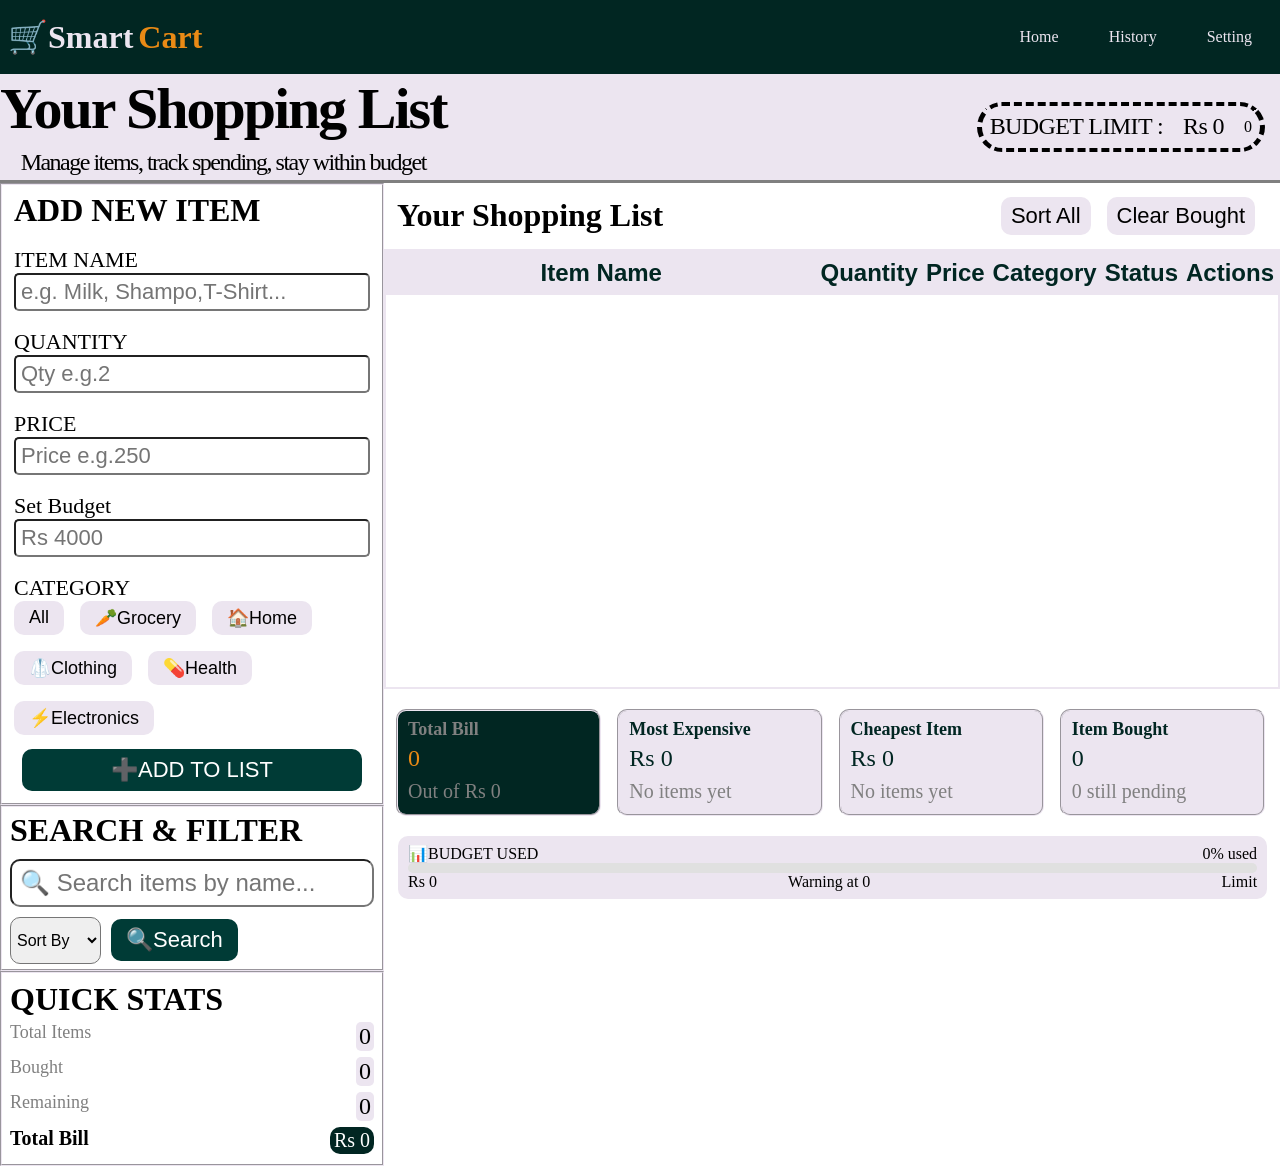
==== index.html @ d753ac34 "Initial commit - SmartCart grocery budget tracker" ====
<!DOCTYPE html>
<html lang="en">
<head>
    <meta charset="UTF-8">
    <meta name="viewport" content="width=device-width, initial-scale=1.0">
    <link rel="stylesheet" href="app.css">
    <title>ShoppingCart</title>
</head>
<body>
    <!-- NAVBAR SECTION -->
     <header>
    <div class="navbar">
            <div class="logo">
                <h2 >🛒Smart<span>Cart</span></h2>
            </div>
        <div class="navbar-list">
            <nav>
                <ul>
                    <li><a class="btn" href="#">Home</a></li>
                    <li><a class="btn" href="history.html">History</a></li>
                    <li><a class="btn" href="#">Setting</a></li>
                </ul>
            </nav>
        </div>
    </div>
     </header>
     <!-- HERO SECTION -->
      <section id="Hero">
        <div class="heading-container">
            <div class="heading-hero">
                <h1>Your Shopping List</h1>
                <p>Manage items, track spending, stay within budget</p>
            </div>
            <div class="heading-budget-limit">
                    <p class="budget-text">BUDGET LIMIT :</p>
                    <p id="budget-text" class="budget-amount">Rs 0</p>
                    <span id="budget-warning-percentage" class="budget-warning">0</span>
            </div>
        </div>
        
      </section>
      <!-- MAIN SECTION -->
      <main>
        <div class="main-container">
        <!-- LEFT PANEL -->
        <section class="left-section">
            <div class="left-panel">
            <div class="add-item">
                <h3>ADD NEW ITEM</h3>
                <div class="item-details">
                    <label for="item-name">ITEM NAME</label>
                    <input type="text" name="item" id="item-name" placeholder="e.g. Milk, Shampo,T-Shirt...">
                </div>
                <div class="item-details">
                    <label for="item-quantity">QUANTITY</label>
                    <input type="number" name="quantity" id="item-quantity" placeholder="Qty e.g.2">
                <div class="item-details">
                    <label for="item-price">PRICE</label>
                    <input type="number" name="price" id="item-price" placeholder="Price e.g.250">
                
                </div> 
                 <div class="item-details">
                    <label for="item-price">Set Budget</label>
                    <input type="number" name="budget" id="budget-limit" placeholder="Rs 4000">
                
                </div>                    
                    </div>
                <div class="item-details">
                        <p>CATEGORY </p>
                            <div class="category-button">
                                <button  value="all" class="btn btn-primary btn-category">All</button>
                                <button  value="grocery" class="btn btn-primary btn-category">🥕Grocery</button>
                                <button  value="home" class="btn btn-primary btn-category">🏠Home</button>
                                <button  value="clothing" class="btn btn-primary btn-category">🥼Clothing</button>
                                <button  value="health" class="btn btn-primary btn-category">💊Health</button>
                                <button  value="electronics" class="btn btn-primary btn-category">⚡Electronics</button>
                            </div>
                </div>
                <div class="button-container">
                    <button class="btn btn-secondary" id="addtolist">➕ADD TO LIST</button>
                </div>
            </div>
            
            <div class="search-item">
                <h3>SEARCH & FILTER</h3>
                <div class="search-filter-item">
                    <input type="text" name="searched" id="search-item-name" placeholder="🔍 Search items by name...">
                </div>
                <!-- DROP DOWN LIST -->
                <div class="search-item-list">
                    <select class="dropdown" name="sort" id="sort-dropdown">
                        <option disabled selected value="">Sort By</option>
                        <option value="name">Name</option>
                        <option value="price">Price</option>
                        <option value="category">Category</option>

                    </select>

                                        <div class="search-button">
                        <button id="search-item-btn" class="btn btn-secondary">🔍Search</button>
                    </div>    
                </div>
            </div>
            <div class="quick-stats">
                <h3>QUICK STATS</h3>
                    <p class="stat-row">
                        <span class="stat-key">Total Items</span>
                        <span id="total-text" class="stat-value">0</span>
                    </p>

                    <p class="stat-row">
                        <span class="stat-key">Bought</span>
                        <span id="bought-text" class="stat-value">0</span>
                    </p>

                    <p class="stat-row">
                        <span class="stat-key">Remaining</span>
                        <span id="remaining-text" class="stat-value">0</span>
                    </p>
                    <p class="stat-row">
                        <span class="bold-key">Total Bill</span>
                        <span id="total-bill-text" class="bold-stat">Rs 0</span>
                    </p>
            </div>
        </div>
        </section>
        
        <!-- RIGHT PANEL -->
         <section>
        <div class="right-panel">
            <div class="heading-right-panel">
                <div class="heading">
                    <h3>Your Shopping List</h3>
                </div>
                <div class="small-buttons">
                    <button class="btn btn-tertiary">Sort All</button>
                    <button class="btn btn-tertiary">Clear Bought</button>
                </div>
            </div>
            <div class="table-container">
                <table id="table-of-items">
                    <thead>
                        <tr>
                            <th>Item Name</th>
                            <th>Quantity</th>
                            <th>Price</th>
                            <th>Category</th>
                            <th>Status</th>
                            <th>Actions</th>
                        </tr>
                    </thead>
                    <tbody>
                           
                    </tbody>
                </table>
            </div>   
        
        <div class="summary-card">
            <div class="card card-1">
                <h3>Total Bill</h3>
                <p><span id="total-amount">0</span></p>
                <p>Out of Rs 0</p>

            </div>
          <div class="card card-2">
            <h3>Most Expensive</h3>
            <p><span id="most-expensive-price">Rs 0</span></p>
            <p id="most-expensive-name">No items yet</p>
        </div>
        <div class="card card-2">
            <h3>Cheapest Item</h3>
            <p><span id="cheapest-price">Rs 0</span></p>
            <p id="cheapest-name">No items yet</p>
        </div>
        <div class="card card-2">
            <h3>Item Bought</h3>
            <p><span id="bought-count-card">0</span></p>
            <p id="pending-count-card">0 still pending</p>
        </div>
        </div>
        <div class="progress-bar-div">
            <p class="bar-heading">
                <span>📊BUDGET USED</span>
                <span id="budget-used-text">0% used</span>
            </p>
            <div class="progress-track">
                <div class="progress-fill" id="progress-bar"></div>
            </div>
            <p class="bottom-bar">
                <span>Rs 0</span>
                <span>Warning at 0</span>
                <span>Limit</span>
            </p>
        </div>
    </div>
         </section>
    </div>
      </main>
      <script src="app.js"></script>
</body>
</html>
---- app.css ----
:root{
    --evergreen-primary: #012622ff;
    --evergreen-secondary: #003b36ff;
    --lavender-gray: #ece5f0ff;
    --amber-tertiary: #e98a15ff;
}
/* 

*/
*{
    margin: 0;
    padding: 0;
    box-sizing: border-box;
}
/* Navigation Bar */
header{
    width: auto;
    text-align: center;
    background: var(--evergreen-primary);
    min-height: 60px;
    padding: 18px 8px;
}
.navbar-list{
    padding: 10px 5px;
}
.navbar{
    background: var(--evergreen-primary);
    display: flex;
    justify-content: space-between;
    align-items: center;
}
.logo{

}
.navbar h2{
    color: var(--lavender-gray);
    font-size: 32px;

}
.navbar h2 span{
    color: var(--amber-tertiary);
    margin-left: 5px;
    font-size: 32px;
}
ul{
    display: flex;
    gap: 20px;
    list-style: none;
}
a{
    text-decoration: none;
    color: var(--lavender-gray);
}
a:hover{
    background-color:var(--lavender-gray);
    color: black;
    box-shadow: 1px 1px 1px 1px black;
}
.btn{
    font-size: 16px;
    padding: 6px 15px;
    border: none;
    cursor: pointer;
    border-radius:10px;
    text-align: center;
    transition: 0.3s;
}
.btn-secondary:hover{
    transform: scale(1.02);
    background-color:rgb(68, 70, 53);
    color:white;
}
.btn-primary{
    font-size: 18px;
    background-color: var(--lavender-gray);
    color: black; 
    transition: 0.5s;
}
.btn-primary:hover{
    transform: scale(1.1);
    background-color:var(--evergreen-primary);
    color: white;
}
/* Main Container */
.main-container{
    display: grid;
    grid-template-columns: 30% 70%;

}
.heading-container{
    width: auto;
    display: flex;
    align-items: center;
    justify-content: space-between;
    min-height: 80px;
    border-bottom: 3px solid gray;
    background-color: var(--lavender-gray);
}
.heading-hero h1{
    line-height: 1.2;
    font-size: 58px;
    letter-spacing: -2px;
    text-align: center;
}
.heading-hero{
    text-align: center;
}
.heading-hero p{
    line-height: 1.5;
    font-size: 24px;
    text-align: center;
    letter-spacing: -1.5px;
}
.heading-budget-limit{
    display: flex;
    justify-content: space-between;
    align-items: center;
    gap: 20px;
    border-style: dashed ;
    border-radius: 50px;
    border-width: 4px 5px;
    width: auto;
    min-height: 50px;
    margin: 8px 15px;
    padding: 5px 8px;
}
.heading-budget-limit p{
    font-size: 24px;
    line-height: 1.2;
    letter-spacing: -0.6px;
}
/* Left Panel */
.left-panel{
    width: 100%;
    height: auto;
}
.right-panel{
 width: 100%;
 height: auto;
}
.add-item{
    border: 2px groove var(--lavender-gray);
    display: flex;
    flex-direction: column;
    justify-content: center;
    align-items:normal;
    flex-wrap: wrap;
    padding: 6px 12px;
}
.add-item h3{
    font-size: 32px;
    line-height: 1.2;
    font-weight: 700;
}
.add-item label{
    font-size: 22px;
}
.add-item input{
    padding: 4px 5px;
    width: 100%;
    font-size: 22px;
    border-radius: 5px;
}
.add-item p{
    font-size: 22px;
}
.add-item .category-button{
    display: flex;
    flex-wrap: wrap;
    justify-content: normal;
    align-items: normal;
    gap: 16px;    
}
.item-details{
    display: flex;
    flex-direction: column;
    align-items: flex-start;
    margin-top: 18px;
    width: 100%;
}
.button-container{
    display: flex;
    justify-content: center;
    align-items: center;
    width: 100%;
    padding: 4px 8px;
    margin-top: 10px;
    margin-bottom: 2px;
}
.btn-secondary{
    width: 100%;
    padding: 8px 15px;
    font-size: 22px;
    color: white;
    background: var(--evergreen-secondary);
}

.search-item{
    display: flex;
    flex-direction: column;
    justify-content: center;
    align-items: normal;
    border: 2px groove var(--lavender-gray);
    padding: 5px 8px;
}
.search-filter-item{
    margin-top: 10px;
    margin-bottom: 10px;

}
.search-filter-item input{
    font-size: 24px;
    width: 100%;
    border-radius: 10px;
    padding: 8px 8px;
}
.search-item .search-item-list{
    display: flex;
    justify-content: normal;
    width: 100%;
    align-items: center;
    flex-wrap: wrap;
    gap: 10px;
}
.dropdown{
    border-radius:10px;
    font-size: 16px;
    padding: 13px 2px;
}
.search-item h3{
    font-size: 32px;
}
.quick-stats{
    display: flex;
    flex-direction: column;
    justify-content: center;
    align-items:flex-start;
    border: 2px groove var(--lavender-gray);
    padding: 8px 8px;

}
.stat-row{
    display: flex;
    width: 100%;
    justify-content: space-between;
    margin-top: 4px;
    margin-bottom: 2px;

}
.quick-stats h3{
    font-size: 32px;
}
.stat-row .stat-value{
    font-size: 24px;
    background-color: var(--lavender-gray);
    border-radius: 5px;
    padding: 1px 3px;
}
.stat-row .stat-key{
    font-size: 18px;
    color: gray;
}
.bold-key{
    font-weight: 900;
    font-size: 20px;
}
.stat-row .bold-stat{
    font-size: 20px;
    background-color: var(--evergreen-primary);
    color: white;
    padding: 2px 4px;
    border-radius: 10px;
}
/* Right Panel */
.heading-right-panel{
    display: flex;
    justify-content: space-between;
    align-items: center;
    min-height: 50px;
    margin: 6px 13px;
}
.heading-right-panel .heading h3{
    font-size: 32px;
}
.btn-tertiary{
    font-size: 22px;
    padding: 6px 10px;
    margin-top: 8px;
    margin-bottom: 8px;
    margin-right: 12px;
    transition: 0.3s;
    background-color: var(--lavender-gray);
}
.btn-tertiary:hover{
    transform: scale(1.09);
    background-color: var(--evergreen-secondary);
    color: white;
}
.table-container{
    width: 100%;
    height: 440px;
    border: 2px solid var(--lavender-gray);
}
table{
    border-collapse: collapse;
    font-family: 'Lucida Sans', 'Lucida Sans Regular', 'Lucida Grande', 'Lucida Sans Unicode', Geneva, Verdana, sans-serif;
    border-radius: 20px;
}
#table-of-items thead{
    border-radius: 20px;
}

table thead tr th{
    font-size: 24px;
    font-weight: 900;
    text-align: center;
    background-color: var(--lavender-gray);
    color: var(--evergreen-primary);
    width: 100%;
    padding: 8px 4px;
}
table tbody tr{
    text-align: center;
    border: 2px solid var(--lavender-gray);
    padding: 4px 2px;
}
.table-row td{
    font-size: 20px;
    text-align: justify;
    padding: 8px 2px;
    
}
tbody tr td{
    font-size: 22px;
    text-align: center;

}
tbody tr td span{
border-radius: 20px;
    background-color: black;
    color:white;

}
.btn-table{
    font-size: 18px;
    padding: 2px 8px;
    background-color: var(--amber-tertiary);
    color: black;
    margin: 1px 4px;
    cursor: pointer;
    transition: 0.3s all ease-in;
}
.btn-table:hover{
    transform: scale(1.05);
    background-color: var(--evergreen-secondary);
    color: aliceblue;
}
tbody tr .action-td{
    display: flex;
    justify-content: center;
    align-items: center;
    gap: 8px;
}
.summary-card{
    display: flex;
    justify-content: space-between;
    width: 97%;
    align-items: center;
    margin: 20px 12px;
    gap: 16px;
}
.card-1{
    background-color: var(--evergreen-primary);
}
.card-1 h3{
    line-height: 1.2;
    color: gray;
    font-size: 18px;
}
.card p{
    color: gray;
    font-size: 20px;
    line-height: 1.5;
}
.card-2 h3{
    line-height: 1.2;
    color: var(--evergreen-primary);
    font-size: 18px;
}
.card-2{
    background-color: var(--lavender-gray);
}
.card-2 span{
    color: var(--evergreen-primary);
    font-size: 24px;
    line-height: 1.5;
}
.card-1 span{
    color: var(--amber-tertiary);
    font-size: 24px;
    line-height: 1.5;
}
.card{
    border: 2px groove var(--lavender-gray);
    border-radius: 10px;
    min-height: 80px; 
    padding: 8px 10px;
    width: 50%;
    transition: 0.3s;
}
.card:hover{
    transform: scale(1.03);
}
.card h3{
     font-size: 18px;
}
.progress-bar-div{
    display: flex;
    flex-direction: column;
    width: 97%;
    justify-content: center;
    align-items: normal;
    background-color: var(--lavender-gray);
    margin: 20px 14px;
    padding: 8px 10px;
    border-radius: 10px;
}
.bar-heading{
    display: flex;
    justify-content: space-between;
    align-items: center;
    width: 100%;
}
.rangebar{
    width: 100%;
}
.bottom-bar{
    display: flex;
    justify-content: space-between;
    width: 100%;
    align-items: center;
}
.progress-track {
    width: 100%;
    background: #e0e0e0;
    border-radius: 10px;
    height: 10px;
}
.progress-fill {
    height: 10px;
    width: 0%;
    background: #e24b4a;
    border-radius: 10px;
    transition: width 0.3s ease;
}
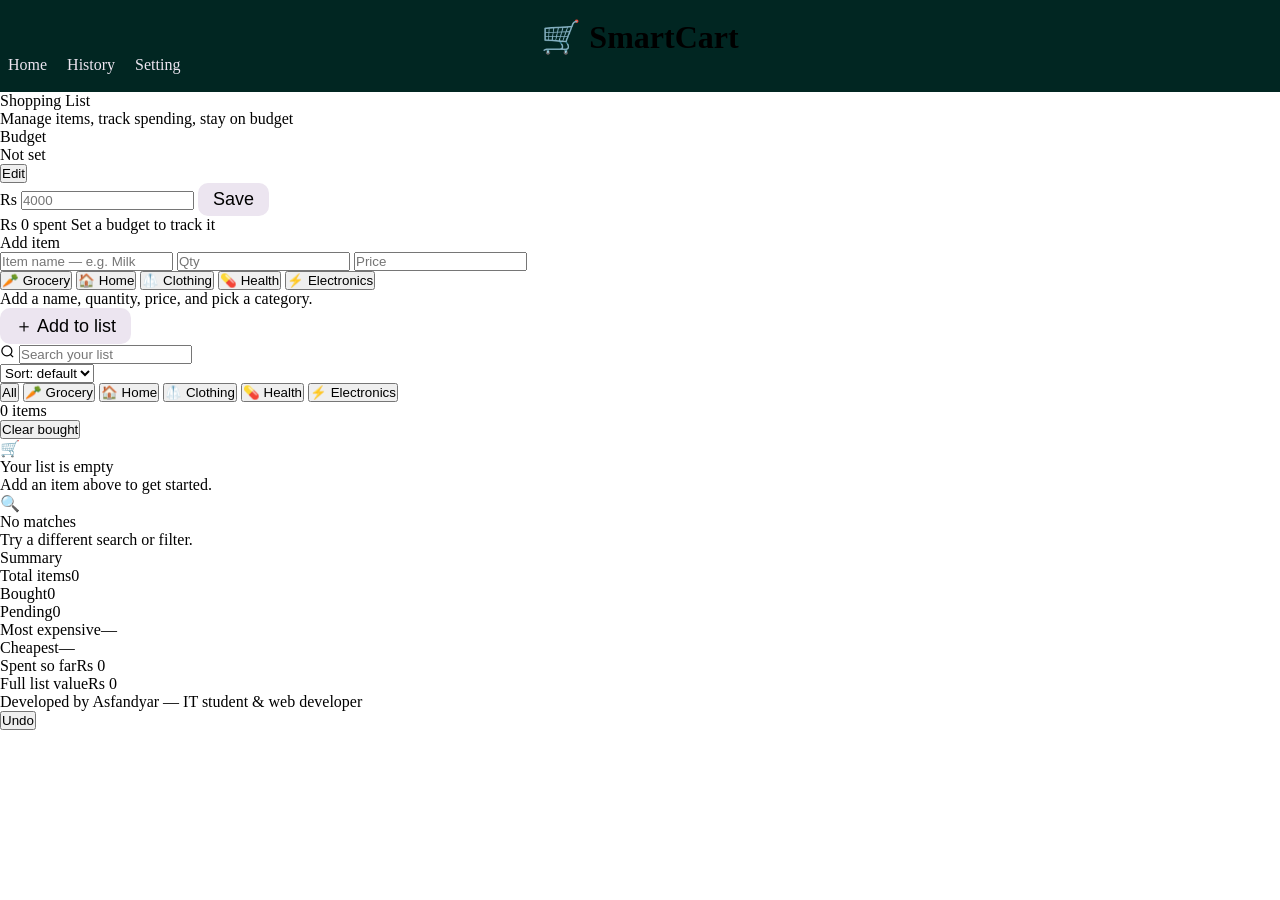
==== commit 96c58abd: "Refactor index.html for SmartCart application Updated the HTML structure and styles for the shopping" ====
--- a/index.html
+++ b/index.html
@@ -1,201 +1,168 @@
 <!DOCTYPE html>
 <html lang="en">
 <head>
-    <meta charset="UTF-8">
-    <meta name="viewport" content="width=device-width, initial-scale=1.0">
-    <link rel="stylesheet" href="app.css">
-    <title>ShoppingCart</title>
+<meta charset="UTF-8">
+<meta name="viewport" content="width=device-width, initial-scale=1.0">
+<title>SmartCart</title>
+<link rel="preconnect" href="https://fonts.googleapis.com">
+<link rel="preconnect" href="https://fonts.gstatic.com" crossorigin>
+<link href="https://fonts.googleapis.com/css2?family=Space+Mono:wght@400;700&family=Work+Sans:wght@400;500;600;700&display=swap" rel="stylesheet">
+<link rel="stylesheet" href="app.css">
 </head>
 <body>
-    <!-- NAVBAR SECTION -->
-     <header>
-    <div class="navbar">
-            <div class="logo">
-                <h2 >🛒Smart<span>Cart</span></h2>
-            </div>
-        <div class="navbar-list">
-            <nav>
-                <ul>
-                    <li><a class="btn" href="#">Home</a></li>
-                    <li><a class="btn" href="history.html">History</a></li>
-                    <li><a class="btn" href="#">Setting</a></li>
-                </ul>
-            </nav>
+
+<header class="topbar">
+  <div class="wrap topbar-row">
+    <h1 class="logo">🛒 Smart<span>Cart</span></h1>
+    <nav>
+      <ul>
+        <li><a class="navlink is-active" href="#">Home</a></li>
+        <li><a class="navlink" href="history.html">History</a></li>
+        <li><a class="navlink" href="#">Setting</a></li>
+      </ul>
+    </nav>
+  </div>
+</header>
+
+<main class="wrap">
+
+  <!-- RECEIPT CARD -->
+  <section class="receipt">
+
+    <div class="receipt-head">
+      <p class="receipt-title">Shopping List</p>
+      <p class="receipt-sub">Manage items, track spending, stay on budget</p>
+    </div>
+
+    <div class="tear"></div>
+
+    <!-- BUDGET -->
+    <div class="receipt-block">
+      <div class="budget-row">
+        <div>
+          <p class="line-label">Budget</p>
+          <p class="budget-figure" id="budgetFigure">Not set</p>
         </div>
+        <button class="link-btn" id="editBudgetBtn" type="button">Edit</button>
+      </div>
+
+      <form id="budgetForm" class="budget-form hidden">
+        <span class="input-prefix">Rs</span>
+        <input type="number" id="budgetInput" min="0" step="1" placeholder="4000" inputmode="decimal">
+        <button type="submit" class="btn btn-primary btn-sm">Save</button>
+      </form>
+
+      <div class="budget-track">
+        <div class="budget-fill" id="budgetFill"></div>
+      </div>
+      <div class="budget-caption">
+        <span id="spentLabel">Rs 0 spent</span>
+        <span id="budgetNote">Set a budget to track it</span>
+      </div>
     </div>
-     </header>
-     <!-- HERO SECTION -->
-      <section id="Hero">
-        <div class="heading-container">
-            <div class="heading-hero">
-                <h1>Your Shopping List</h1>
-                <p>Manage items, track spending, stay within budget</p>
-            </div>
-            <div class="heading-budget-limit">
-                    <p class="budget-text">BUDGET LIMIT :</p>
-                    <p id="budget-text" class="budget-amount">Rs 0</p>
-                    <span id="budget-warning-percentage" class="budget-warning">0</span>
-            </div>
+
+    <div class="tear"></div>
+
+    <!-- ADD ITEM -->
+    <div class="receipt-block">
+      <p class="line-label">Add item</p>
+      <form id="itemForm" class="item-form" novalidate>
+        <div class="item-form-row">
+          <input type="text" id="itemName" placeholder="Item name — e.g. Milk" maxlength="30" autocomplete="off">
+          <input type="number" id="itemQty" placeholder="Qty" min="1" step="1" inputmode="numeric">
+          <input type="number" id="itemPrice" placeholder="Price" min="0" step="0.01" inputmode="decimal">
         </div>
-        
-      </section>
-      <!-- MAIN SECTION -->
-      <main>
-        <div class="main-container">
-        <!-- LEFT PANEL -->
-        <section class="left-section">
-            <div class="left-panel">
-            <div class="add-item">
-                <h3>ADD NEW ITEM</h3>
-                <div class="item-details">
-                    <label for="item-name">ITEM NAME</label>
-                    <input type="text" name="item" id="item-name" placeholder="e.g. Milk, Shampo,T-Shirt...">
-                </div>
-                <div class="item-details">
-                    <label for="item-quantity">QUANTITY</label>
-                    <input type="number" name="quantity" id="item-quantity" placeholder="Qty e.g.2">
-                <div class="item-details">
-                    <label for="item-price">PRICE</label>
-                    <input type="number" name="price" id="item-price" placeholder="Price e.g.250">
-                
-                </div> 
-                 <div class="item-details">
-                    <label for="item-price">Set Budget</label>
-                    <input type="number" name="budget" id="budget-limit" placeholder="Rs 4000">
-                
-                </div>                    
-                    </div>
-                <div class="item-details">
-                        <p>CATEGORY </p>
-                            <div class="category-button">
-                                <button  value="all" class="btn btn-primary btn-category">All</button>
-                                <button  value="grocery" class="btn btn-primary btn-category">🥕Grocery</button>
-                                <button  value="home" class="btn btn-primary btn-category">🏠Home</button>
-                                <button  value="clothing" class="btn btn-primary btn-category">🥼Clothing</button>
-                                <button  value="health" class="btn btn-primary btn-category">💊Health</button>
-                                <button  value="electronics" class="btn btn-primary btn-category">⚡Electronics</button>
-                            </div>
-                </div>
-                <div class="button-container">
-                    <button class="btn btn-secondary" id="addtolist">➕ADD TO LIST</button>
-                </div>
-            </div>
-            
-            <div class="search-item">
-                <h3>SEARCH & FILTER</h3>
-                <div class="search-filter-item">
-                    <input type="text" name="searched" id="search-item-name" placeholder="🔍 Search items by name...">
-                </div>
-                <!-- DROP DOWN LIST -->
-                <div class="search-item-list">
-                    <select class="dropdown" name="sort" id="sort-dropdown">
-                        <option disabled selected value="">Sort By</option>
-                        <option value="name">Name</option>
-                        <option value="price">Price</option>
-                        <option value="category">Category</option>
 
-                    </select>
+        <div class="chip-row" id="categoryChips">
+          <button type="button" class="chip" data-cat="grocery">🥕 Grocery</button>
+          <button type="button" class="chip" data-cat="home">🏠 Home</button>
+          <button type="button" class="chip" data-cat="clothing">🥼 Clothing</button>
+          <button type="button" class="chip" data-cat="health">💊 Health</button>
+          <button type="button" class="chip" data-cat="electronics">⚡ Electronics</button>
+        </div>
 
-                                        <div class="search-button">
-                        <button id="search-item-btn" class="btn btn-secondary">🔍Search</button>
-                    </div>    
-                </div>
-            </div>
-            <div class="quick-stats">
-                <h3>QUICK STATS</h3>
-                    <p class="stat-row">
-                        <span class="stat-key">Total Items</span>
-                        <span id="total-text" class="stat-value">0</span>
-                    </p>
+        <p class="form-error hidden" id="formError">Add a name, quantity, price, and pick a category.</p>
+        <button type="submit" class="btn btn-primary btn-block">＋ Add to list</button>
+      </form>
+    </div>
 
-                    <p class="stat-row">
-                        <span class="stat-key">Bought</span>
-                        <span id="bought-text" class="stat-value">0</span>
-                    </p>
+    <div class="tear"></div>
 
-                    <p class="stat-row">
-                        <span class="stat-key">Remaining</span>
-                        <span id="remaining-text" class="stat-value">0</span>
-                    </p>
-                    <p class="stat-row">
-                        <span class="bold-key">Total Bill</span>
-                        <span id="total-bill-text" class="bold-stat">Rs 0</span>
-                    </p>
-            </div>
-        </div>
-        </section>
-        
-        <!-- RIGHT PANEL -->
-         <section>
-        <div class="right-panel">
-            <div class="heading-right-panel">
-                <div class="heading">
-                    <h3>Your Shopping List</h3>
-                </div>
-                <div class="small-buttons">
-                    <button class="btn btn-tertiary">Sort All</button>
-                    <button class="btn btn-tertiary">Clear Bought</button>
-                </div>
-            </div>
-            <div class="table-container">
-                <table id="table-of-items">
-                    <thead>
-                        <tr>
-                            <th>Item Name</th>
-                            <th>Quantity</th>
-                            <th>Price</th>
-                            <th>Category</th>
-                            <th>Status</th>
-                            <th>Actions</th>
-                        </tr>
-                    </thead>
-                    <tbody>
-                           
-                    </tbody>
-                </table>
-            </div>   
-        
-        <div class="summary-card">
-            <div class="card card-1">
-                <h3>Total Bill</h3>
-                <p><span id="total-amount">0</span></p>
-                <p>Out of Rs 0</p>
+    <!-- SEARCH / FILTER / SORT -->
+    <div class="receipt-block controls-block">
+      <div class="search-wrap">
+        <svg width="15" height="15" viewBox="0 0 24 24" fill="none" stroke="currentColor" stroke-width="2"><circle cx="11" cy="11" r="8"/><path d="m21 21-4.3-4.3"/></svg>
+        <input type="search" id="searchInput" placeholder="Search your list">
+      </div>
+      <select id="sortSelect" aria-label="Sort items">
+        <option value="none">Sort: default</option>
+        <option value="name">Name</option>
+        <option value="price">Price</option>
+        <option value="category">Category</option>
+      </select>
+      <div class="chip-row" id="filterChips">
+        <button type="button" class="chip filter-chip is-active" data-filter="all">All</button>
+        <button type="button" class="chip filter-chip" data-filter="grocery">🥕 Grocery</button>
+        <button type="button" class="chip filter-chip" data-filter="home">🏠 Home</button>
+        <button type="button" class="chip filter-chip" data-filter="clothing">🥼 Clothing</button>
+        <button type="button" class="chip filter-chip" data-filter="health">💊 Health</button>
+        <button type="button" class="chip filter-chip" data-filter="electronics">⚡ Electronics</button>
+      </div>
+    </div>
 
-            </div>
-          <div class="card card-2">
-            <h3>Most Expensive</h3>
-            <p><span id="most-expensive-price">Rs 0</span></p>
-            <p id="most-expensive-name">No items yet</p>
-        </div>
-        <div class="card card-2">
-            <h3>Cheapest Item</h3>
-            <p><span id="cheapest-price">Rs 0</span></p>
-            <p id="cheapest-name">No items yet</p>
-        </div>
-        <div class="card card-2">
-            <h3>Item Bought</h3>
-            <p><span id="bought-count-card">0</span></p>
-            <p id="pending-count-card">0 still pending</p>
-        </div>
-        </div>
-        <div class="progress-bar-div">
-            <p class="bar-heading">
-                <span>📊BUDGET USED</span>
-                <span id="budget-used-text">0% used</span>
-            </p>
-            <div class="progress-track">
-                <div class="progress-fill" id="progress-bar"></div>
-            </div>
-            <p class="bottom-bar">
-                <span>Rs 0</span>
-                <span>Warning at 0</span>
-                <span>Limit</span>
-            </p>
-        </div>
+    <div class="tear"></div>
+
+    <!-- ITEM LIST -->
+    <div class="receipt-block">
+      <div class="list-head">
+        <p class="line-label" id="listCount">0 items</p>
+        <button class="link-btn" id="clearBoughtBtn" type="button">Clear bought</button>
+      </div>
+
+      <ul class="item-list" id="itemList" hidden></ul>
+
+      <div class="empty-state" id="emptyState">
+        <p class="empty-glyph">🛒</p>
+        <p class="empty-title">Your list is empty</p>
+        <p class="empty-sub">Add an item above to get started.</p>
+      </div>
+
+      <div class="empty-state hidden" id="noResults">
+        <p class="empty-glyph">🔍</p>
+        <p class="empty-title">No matches</p>
+        <p class="empty-sub">Try a different search or filter.</p>
+      </div>
     </div>
-         </section>
+
+    <div class="tear"></div>
+
+    <!-- SUMMARY -->
+    <div class="receipt-block summary-block">
+      <p class="line-label">Summary</p>
+      <div class="summary-line"><span>Total items</span><span id="statTotal">0</span></div>
+      <div class="summary-line"><span>Bought</span><span id="statBought">0</span></div>
+      <div class="summary-line"><span>Pending</span><span id="statPending">0</span></div>
+      <div class="summary-line"><span>Most expensive</span><span id="statMostExpensive">—</span></div>
+      <div class="summary-line"><span>Cheapest</span><span id="statCheapest">—</span></div>
+      <div class="summary-line summary-total"><span>Spent so far</span><span id="statSpent">Rs 0</span></div>
+      <div class="summary-line"><span>Full list value</span><span id="statEstimate">Rs 0</span></div>
     </div>
-      </main>
-      <script src="app.js"></script>
+
+    <div class="perforation" aria-hidden="true"></div>
+  </section>
+
+</main>
+
+<footer class="site-footer">
+  <p>Developed by <span class="brand-accent">Asfandyar</span> — IT student &amp; web developer</p>
+</footer>
+
+<!-- TOAST -->
+<div class="toast hidden" id="toast" role="status" aria-live="polite">
+  <span id="toastMsg"></span>
+  <button id="toastUndo" class="toast-undo hidden" type="button">Undo</button>
+</div>
+
+<script src="app.js"></script>
 </body>
-</html>+</html>
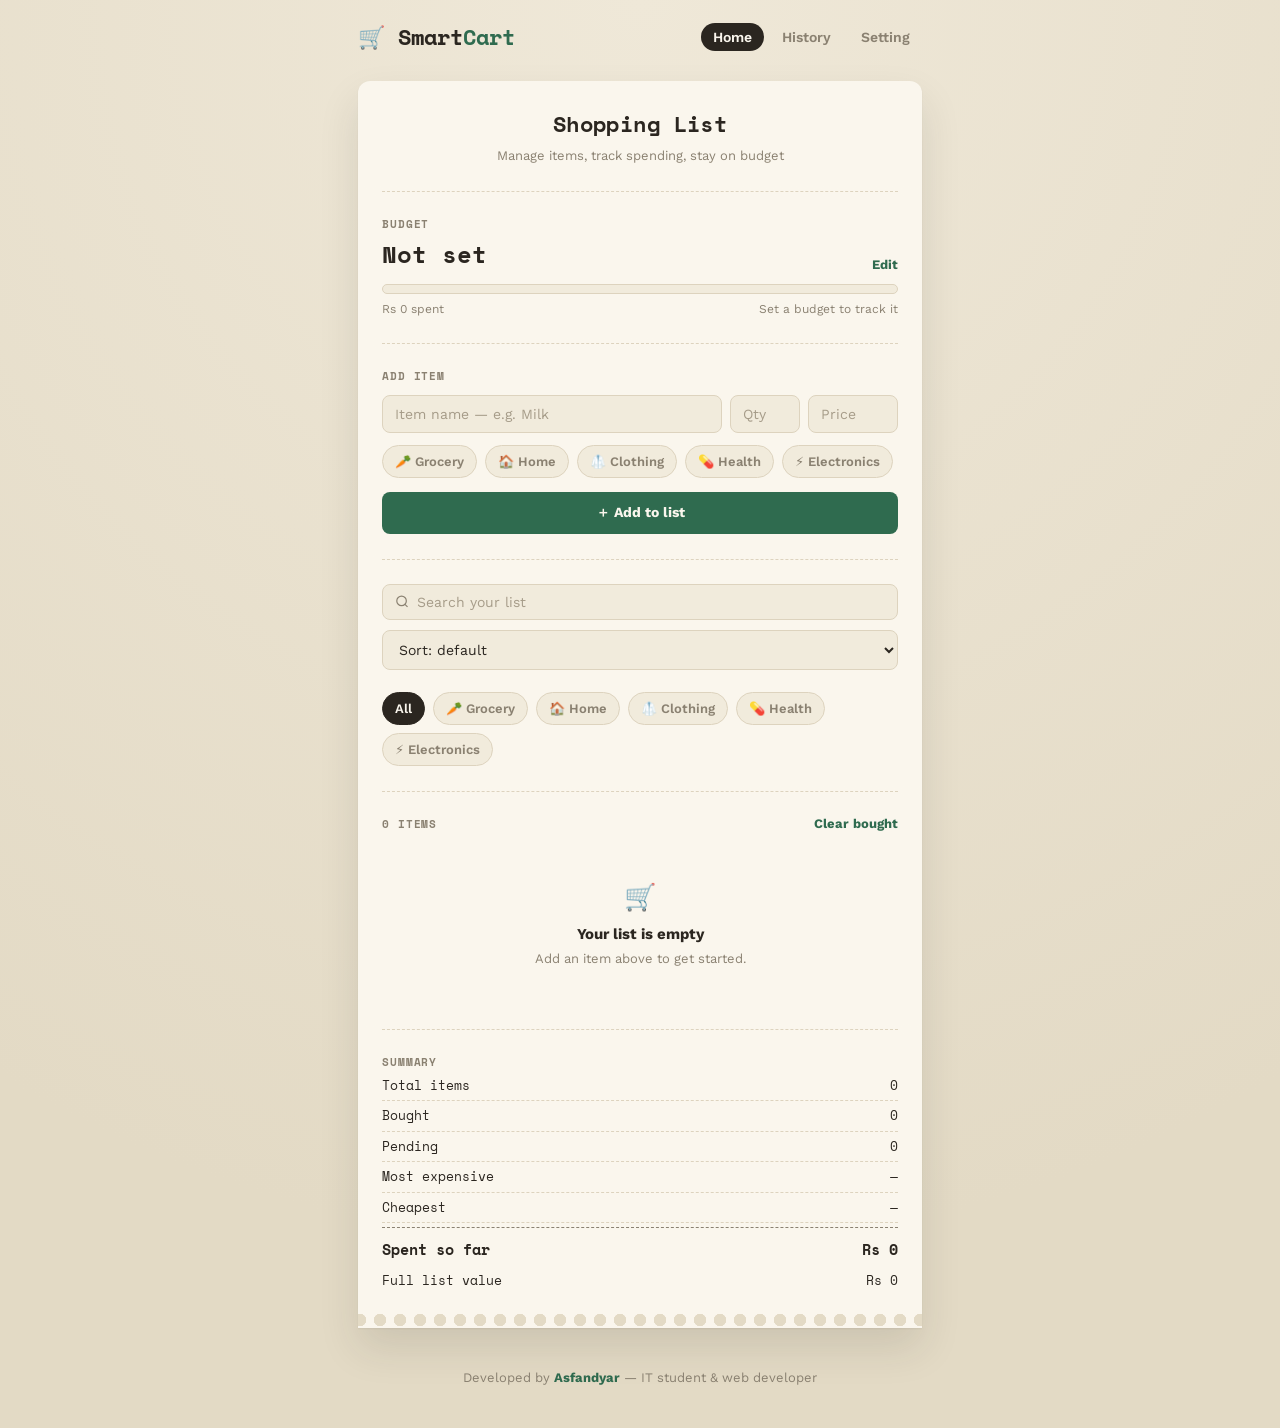
==== commit e0e97684: "Update settings link in navigation menu" ====
--- a/index.html
+++ b/index.html
@@ -4,6 +4,12 @@
 <meta charset="UTF-8">
 <meta name="viewport" content="width=device-width, initial-scale=1.0">
 <title>SmartCart</title>
+<script>
+  try {
+    var s = JSON.parse(localStorage.getItem("smartcart:settings"));
+    if (s && s.theme === "dark") document.documentElement.setAttribute("data-theme", "dark");
+  } catch (e) {}
+</script>
 <link rel="preconnect" href="https://fonts.googleapis.com">
 <link rel="preconnect" href="https://fonts.gstatic.com" crossorigin>
 <link href="https://fonts.googleapis.com/css2?family=Space+Mono:wght@400;700&family=Work+Sans:wght@400;500;600;700&display=swap" rel="stylesheet">
@@ -18,7 +24,7 @@
       <ul>
         <li><a class="navlink is-active" href="#">Home</a></li>
         <li><a class="navlink" href="history.html">History</a></li>
-        <li><a class="navlink" href="#">Setting</a></li>
+        <li><a class="navlink" href="settings.html">Setting</a></li>
       </ul>
     </nav>
   </div>
--- a/app.css
+++ b/app.css
@@ -1,455 +1,356 @@
+/*
+  ---------- DESIGN TOKENS ----------
+  Subject: a shopping list is fundamentally an itemized receipt —
+  so the UI is built as a paper receipt: cream stock, perforated
+  tear lines between sections, monospace numerals for money.
+
+  Type: Space Mono (prices, totals, logo — receipt-printer feel)
+        Work Sans (labels, body, inputs)
+  Color:
+    --paper        #FAF6ED   cream stock
+    --paper-2      #F1EBDC   inset paper (inputs, track backgrounds)
+    --ink          #2B2620   receipt ink
+    --ink-muted    #8A8171
+    --line         #DDD3BE   perforation / rule color
+    --green        #2F6B4F   primary action / bought state
+    --amber        #D98324   warning / edit
+    --red          #C1443C   over-budget / remove
+*/
+
 :root{
-    --evergreen-primary: #012622ff;
-    --evergreen-secondary: #003b36ff;
-    --lavender-gray: #ece5f0ff;
-    --amber-tertiary: #e98a15ff;
-}
-/* 
-
-*/
-*{
-    margin: 0;
-    padding: 0;
-    box-sizing: border-box;
-}
-/* Navigation Bar */
-header{
-    width: auto;
-    text-align: center;
-    background: var(--evergreen-primary);
-    min-height: 60px;
-    padding: 18px 8px;
-}
-.navbar-list{
-    padding: 10px 5px;
-}
-.navbar{
-    background: var(--evergreen-primary);
-    display: flex;
-    justify-content: space-between;
-    align-items: center;
-}
-.logo{
-
-}
-.navbar h2{
-    color: var(--lavender-gray);
-    font-size: 32px;
-
-}
-.navbar h2 span{
-    color: var(--amber-tertiary);
-    margin-left: 5px;
-    font-size: 32px;
-}
-ul{
-    display: flex;
-    gap: 20px;
-    list-style: none;
-}
-a{
-    text-decoration: none;
-    color: var(--lavender-gray);
-}
-a:hover{
-    background-color:var(--lavender-gray);
-    color: black;
-    box-shadow: 1px 1px 1px 1px black;
-}
+  --paper:#FAF6ED;
+  --paper-2:#F1EBDC;
+  --ink:#2B2620;
+  --ink-muted:#8A8171;
+  --line:#DDD3BE;
+  --green:#2F6B4F;
+  --green-tint:#E4EFE9;
+  --amber:#D98324;
+  --amber-tint:#FBEBD8;
+  --red:#C1443C;
+  --red-tint:#F7E3E1;
+  --radius:12px;
+  --mono:'Space Mono', ui-monospace, monospace;
+  --sans:'Work Sans', system-ui, sans-serif;
+}
+
+[data-theme="dark"]{
+  --paper:#1C1914;
+  --paper-2:#26221B;
+  --ink:#F0E9DA;
+  --ink-muted:#9C9280;
+  --line:#3A342A;
+  --green-tint:#1E332A;
+  --amber-tint:#3A2E1A;
+  --red-tint:#3A211E;
+}
+
+[data-theme="dark"] body{ background:#0E0D0B; background-image: radial-gradient(circle at 50% 0%, #17150F, #0E0D0B 80%); }
+
+*{ margin:0; padding:0; box-sizing:border-box; }
+
+body{
+  background: #E9E2D0;
+  background-image: radial-gradient(circle at 50% 0%, #EFE8D8, #E3DAC5 80%);
+  color: var(--ink);
+  font-family: var(--sans);
+  line-height:1.5;
+  min-height:100vh;
+}
+
+.wrap{ max-width:600px; margin:0 auto; padding:0 18px; }
+.hidden{ display:none !important; }
+button{ font-family:inherit; }
+
+/* ---------- TOPBAR ---------- */
+.topbar{ padding:20px 0 8px; }
+.topbar-row{ display:flex; align-items:center; justify-content:space-between; flex-wrap:wrap; gap:10px; }
+.logo{ font-family: var(--mono); font-size:22px; font-weight:700; }
+.logo span{ color: var(--green); }
+nav ul{ display:flex; gap:6px; list-style:none; }
+.navlink{
+  text-decoration:none; color: var(--ink-muted); font-weight:600; font-size:14px;
+  padding:6px 12px; border-radius:999px;
+}
+.navlink.is-active{ background: var(--ink); color: var(--paper); }
+.navlink:hover:not(.is-active){ background: rgba(0,0,0,0.06); }
+
+/* ---------- RECEIPT ---------- */
+.receipt{
+  background: var(--paper);
+  margin:20px 0 40px;
+  border-radius: var(--radius) var(--radius) 0 0;
+  box-shadow: 0 1px 2px rgba(43,38,32,0.06), 0 20px 40px rgba(43,38,32,0.12);
+  position:relative;
+}
+
+.receipt-head{ padding:26px 24px 18px; text-align:center; }
+.receipt-title{ font-family: var(--mono); font-weight:700; font-size:22px; letter-spacing:0.02em; }
+.receipt-sub{ font-size:13px; color: var(--ink-muted); margin-top:6px; }
+
+.tear{
+  height:14px;
+  background-image: radial-gradient(circle at center, transparent 5px, var(--paper) 5.5px);
+  background-size: 16px 16px;
+  background-position: -4px center;
+  background-repeat: repeat-x;
+  position:relative;
+}
+.tear::before{
+  content:""; position:absolute; left:24px; right:24px; top:50%;
+  border-top:1px dashed var(--line);
+}
+
+.receipt-block{ padding:18px 24px; }
+.line-label{
+  font-family: var(--mono); font-size:11px; text-transform:uppercase; letter-spacing:0.08em;
+  color: var(--ink-muted); font-weight:700;
+}
+
+/* ---------- BUDGET ---------- */
+.budget-row{ display:flex; align-items:flex-end; justify-content:space-between; }
+.budget-figure{ font-family: var(--mono); font-weight:700; font-size:24px; margin-top:4px; }
+.link-btn{
+  background:none; border:none; color: var(--green); font-weight:700; font-size:13px; cursor:pointer;
+}
+.link-btn:hover{ text-decoration:underline; }
+
+.budget-form{ display:flex; align-items:center; gap:8px; margin-top:10px; }
+.input-prefix{ font-family: var(--mono); color: var(--ink-muted); font-size:14px; }
+.budget-form input{ flex:1; }
+
+.budget-track{
+  margin-top:12px; height:10px; border-radius:999px; background: var(--paper-2);
+  border:1px solid var(--line); overflow:hidden;
+}
+.budget-fill{
+  height:100%; width:0%; background: var(--green); border-radius:999px;
+  transition: width 0.35s ease, background 0.25s ease;
+}
+.budget-fill.is-warn{ background: var(--amber); }
+.budget-fill.is-over{ background: var(--red); }
+.budget-caption{
+  display:flex; justify-content:space-between; font-size:12px; color: var(--ink-muted); margin-top:6px;
+}
+.budget-caption.is-over span:last-child{ color: var(--red); font-weight:700; }
+
+/* ---------- FORM ELEMENTS ---------- */
+input[type="text"], input[type="number"], input[type="search"], select{
+  background: var(--paper-2);
+  border:1px solid var(--line);
+  color: var(--ink);
+  font-family: var(--sans);
+  font-size:14px;
+  padding:10px 12px;
+  border-radius:8px;
+  width:100%;
+}
+input::placeholder{ color:#A69C89; }
+input:focus, select:focus, button:focus-visible{
+  outline:2px solid var(--green); outline-offset:1px; border-color: var(--green);
+}
+
+.item-form-row{ display:grid; grid-template-columns:1fr 70px 90px; gap:8px; margin-top:10px; }
+.chip-row{ display:flex; flex-wrap:wrap; gap:8px; margin-top:12px; }
+.chip{
+  border:1px solid var(--line); background: var(--paper-2); color: var(--ink-muted);
+  font-size:13px; font-weight:600; padding:8px 12px; border-radius:999px; cursor:pointer;
+}
+.chip.is-active{ background: var(--green-tint); border-color: var(--green); color: var(--green); }
+.filter-chip.is-active{ background: var(--ink); border-color: var(--ink); color: var(--paper); }
+
+.form-error{ color: var(--red); font-size:12px; margin-top:10px; }
+
 .btn{
-    font-size: 16px;
-    padding: 6px 15px;
-    border: none;
-    cursor: pointer;
-    border-radius:10px;
-    text-align: center;
-    transition: 0.3s;
-}
-.btn-secondary:hover{
-    transform: scale(1.02);
-    background-color:rgb(68, 70, 53);
-    color:white;
-}
-.btn-primary{
-    font-size: 18px;
-    background-color: var(--lavender-gray);
-    color: black; 
-    transition: 0.5s;
-}
-.btn-primary:hover{
-    transform: scale(1.1);
-    background-color:var(--evergreen-primary);
-    color: white;
-}
-/* Main Container */
-.main-container{
-    display: grid;
-    grid-template-columns: 30% 70%;
-
-}
-.heading-container{
-    width: auto;
-    display: flex;
-    align-items: center;
-    justify-content: space-between;
-    min-height: 80px;
-    border-bottom: 3px solid gray;
-    background-color: var(--lavender-gray);
-}
-.heading-hero h1{
-    line-height: 1.2;
-    font-size: 58px;
-    letter-spacing: -2px;
-    text-align: center;
-}
-.heading-hero{
-    text-align: center;
-}
-.heading-hero p{
-    line-height: 1.5;
-    font-size: 24px;
-    text-align: center;
-    letter-spacing: -1.5px;
-}
-.heading-budget-limit{
-    display: flex;
-    justify-content: space-between;
-    align-items: center;
-    gap: 20px;
-    border-style: dashed ;
-    border-radius: 50px;
-    border-width: 4px 5px;
-    width: auto;
-    min-height: 50px;
-    margin: 8px 15px;
-    padding: 5px 8px;
-}
-.heading-budget-limit p{
-    font-size: 24px;
-    line-height: 1.2;
-    letter-spacing: -0.6px;
-}
-/* Left Panel */
-.left-panel{
-    width: 100%;
-    height: auto;
-}
-.right-panel{
- width: 100%;
- height: auto;
-}
-.add-item{
-    border: 2px groove var(--lavender-gray);
-    display: flex;
-    flex-direction: column;
-    justify-content: center;
-    align-items:normal;
-    flex-wrap: wrap;
-    padding: 6px 12px;
-}
-.add-item h3{
-    font-size: 32px;
-    line-height: 1.2;
-    font-weight: 700;
-}
-.add-item label{
-    font-size: 22px;
-}
-.add-item input{
-    padding: 4px 5px;
-    width: 100%;
-    font-size: 22px;
-    border-radius: 5px;
-}
-.add-item p{
-    font-size: 22px;
-}
-.add-item .category-button{
-    display: flex;
-    flex-wrap: wrap;
-    justify-content: normal;
-    align-items: normal;
-    gap: 16px;    
-}
-.item-details{
-    display: flex;
-    flex-direction: column;
-    align-items: flex-start;
-    margin-top: 18px;
-    width: 100%;
-}
-.button-container{
-    display: flex;
-    justify-content: center;
-    align-items: center;
-    width: 100%;
-    padding: 4px 8px;
-    margin-top: 10px;
-    margin-bottom: 2px;
-}
-.btn-secondary{
-    width: 100%;
-    padding: 8px 15px;
-    font-size: 22px;
-    color: white;
-    background: var(--evergreen-secondary);
-}
-
-.search-item{
-    display: flex;
-    flex-direction: column;
-    justify-content: center;
-    align-items: normal;
-    border: 2px groove var(--lavender-gray);
-    padding: 5px 8px;
-}
-.search-filter-item{
-    margin-top: 10px;
-    margin-bottom: 10px;
-
-}
-.search-filter-item input{
-    font-size: 24px;
-    width: 100%;
-    border-radius: 10px;
-    padding: 8px 8px;
-}
-.search-item .search-item-list{
-    display: flex;
-    justify-content: normal;
-    width: 100%;
-    align-items: center;
-    flex-wrap: wrap;
-    gap: 10px;
-}
-.dropdown{
-    border-radius:10px;
-    font-size: 16px;
-    padding: 13px 2px;
-}
-.search-item h3{
-    font-size: 32px;
-}
-.quick-stats{
-    display: flex;
-    flex-direction: column;
-    justify-content: center;
-    align-items:flex-start;
-    border: 2px groove var(--lavender-gray);
-    padding: 8px 8px;
-
-}
-.stat-row{
-    display: flex;
-    width: 100%;
-    justify-content: space-between;
-    margin-top: 4px;
-    margin-bottom: 2px;
-
-}
-.quick-stats h3{
-    font-size: 32px;
-}
-.stat-row .stat-value{
-    font-size: 24px;
-    background-color: var(--lavender-gray);
-    border-radius: 5px;
-    padding: 1px 3px;
-}
-.stat-row .stat-key{
-    font-size: 18px;
-    color: gray;
-}
-.bold-key{
-    font-weight: 900;
-    font-size: 20px;
-}
-.stat-row .bold-stat{
-    font-size: 20px;
-    background-color: var(--evergreen-primary);
-    color: white;
-    padding: 2px 4px;
-    border-radius: 10px;
-}
-/* Right Panel */
-.heading-right-panel{
-    display: flex;
-    justify-content: space-between;
-    align-items: center;
-    min-height: 50px;
-    margin: 6px 13px;
-}
-.heading-right-panel .heading h3{
-    font-size: 32px;
-}
-.btn-tertiary{
-    font-size: 22px;
-    padding: 6px 10px;
-    margin-top: 8px;
-    margin-bottom: 8px;
-    margin-right: 12px;
-    transition: 0.3s;
-    background-color: var(--lavender-gray);
-}
-.btn-tertiary:hover{
-    transform: scale(1.09);
-    background-color: var(--evergreen-secondary);
-    color: white;
-}
-.table-container{
-    width: 100%;
-    height: 440px;
-    border: 2px solid var(--lavender-gray);
-}
-table{
-    border-collapse: collapse;
-    font-family: 'Lucida Sans', 'Lucida Sans Regular', 'Lucida Grande', 'Lucida Sans Unicode', Geneva, Verdana, sans-serif;
-    border-radius: 20px;
-}
-#table-of-items thead{
-    border-radius: 20px;
-}
-
-table thead tr th{
-    font-size: 24px;
-    font-weight: 900;
-    text-align: center;
-    background-color: var(--lavender-gray);
-    color: var(--evergreen-primary);
-    width: 100%;
-    padding: 8px 4px;
-}
-table tbody tr{
-    text-align: center;
-    border: 2px solid var(--lavender-gray);
-    padding: 4px 2px;
-}
-.table-row td{
-    font-size: 20px;
-    text-align: justify;
-    padding: 8px 2px;
-    
-}
-tbody tr td{
-    font-size: 22px;
-    text-align: center;
-
-}
-tbody tr td span{
-border-radius: 20px;
-    background-color: black;
-    color:white;
-
-}
-.btn-table{
-    font-size: 18px;
-    padding: 2px 8px;
-    background-color: var(--amber-tertiary);
-    color: black;
-    margin: 1px 4px;
-    cursor: pointer;
-    transition: 0.3s all ease-in;
-}
-.btn-table:hover{
-    transform: scale(1.05);
-    background-color: var(--evergreen-secondary);
-    color: aliceblue;
-}
-tbody tr .action-td{
-    display: flex;
-    justify-content: center;
-    align-items: center;
-    gap: 8px;
-}
-.summary-card{
-    display: flex;
-    justify-content: space-between;
-    width: 97%;
-    align-items: center;
-    margin: 20px 12px;
-    gap: 16px;
-}
-.card-1{
-    background-color: var(--evergreen-primary);
-}
-.card-1 h3{
-    line-height: 1.2;
-    color: gray;
-    font-size: 18px;
-}
-.card p{
-    color: gray;
-    font-size: 20px;
-    line-height: 1.5;
-}
-.card-2 h3{
-    line-height: 1.2;
-    color: var(--evergreen-primary);
-    font-size: 18px;
-}
-.card-2{
-    background-color: var(--lavender-gray);
-}
-.card-2 span{
-    color: var(--evergreen-primary);
-    font-size: 24px;
-    line-height: 1.5;
-}
-.card-1 span{
-    color: var(--amber-tertiary);
-    font-size: 24px;
-    line-height: 1.5;
-}
-.card{
-    border: 2px groove var(--lavender-gray);
-    border-radius: 10px;
-    min-height: 80px; 
-    padding: 8px 10px;
-    width: 50%;
-    transition: 0.3s;
-}
-.card:hover{
-    transform: scale(1.03);
-}
-.card h3{
-     font-size: 18px;
-}
-.progress-bar-div{
-    display: flex;
-    flex-direction: column;
-    width: 97%;
-    justify-content: center;
-    align-items: normal;
-    background-color: var(--lavender-gray);
-    margin: 20px 14px;
-    padding: 8px 10px;
-    border-radius: 10px;
-}
-.bar-heading{
-    display: flex;
-    justify-content: space-between;
-    align-items: center;
-    width: 100%;
-}
-.rangebar{
-    width: 100%;
-}
-.bottom-bar{
-    display: flex;
-    justify-content: space-between;
-    width: 100%;
-    align-items: center;
-}
-.progress-track {
-    width: 100%;
-    background: #e0e0e0;
-    border-radius: 10px;
-    height: 10px;
-}
-.progress-fill {
-    height: 10px;
-    width: 0%;
-    background: #e24b4a;
-    border-radius: 10px;
-    transition: width 0.3s ease;
-}+  font-weight:700; font-size:14px; border-radius:8px; border:1px solid transparent;
+  padding:11px 18px; cursor:pointer;
+}
+.btn-primary{ background: var(--green); color: var(--paper); margin-top:14px; }
+.btn-primary:hover{ opacity:0.92; }
+.btn-sm{ padding:9px 14px; font-size:13px; margin-top:0; white-space:nowrap; }
+.btn-block{ width:100%; }
+
+/* ---------- CONTROLS ---------- */
+.controls-block{ display:flex; flex-direction:column; gap:10px; }
+.search-wrap{
+  display:flex; align-items:center; gap:8px; background: var(--paper-2);
+  border:1px solid var(--line); border-radius:8px; padding:9px 12px; color: var(--ink-muted);
+}
+.search-wrap input{ border:none; background:none; padding:0; outline:none; width:100%; }
+.search-wrap input:focus{ outline:none; }
+
+/* ---------- ITEM LIST ---------- */
+.list-head{ display:flex; align-items:center; justify-content:space-between; margin-bottom:10px; }
+.item-list{ list-style:none; display:flex; flex-direction:column; gap:8px; }
+.item-row{
+  display:flex; align-items:center; gap:10px;
+  background: var(--paper-2); border:1px solid var(--line); border-radius:8px;
+  padding:10px 12px; animation: rowIn 0.2s ease;
+}
+@keyframes rowIn{ from{opacity:0; transform:translateY(-3px);} to{opacity:1; transform:translateY(0);} }
+
+.item-check{
+  width:20px; height:20px; border-radius:5px; border:2px solid var(--line);
+  background: var(--paper); flex-shrink:0; cursor:pointer; display:flex; align-items:center; justify-content:center;
+  color: var(--paper); font-size:12px;
+}
+.item-row.is-bought .item-check{ background: var(--green); border-color: var(--green); }
+
+.item-main{ flex:1; min-width:0; }
+.item-name{ font-weight:600; font-size:14px; }
+.item-row.is-bought .item-name{ text-decoration: line-through; color: var(--ink-muted); }
+.item-meta{ font-size:12px; color: var(--ink-muted); margin-top:1px; }
+
+.item-subtotal{ font-family: var(--mono); font-weight:700; font-size:14px; flex-shrink:0; }
+
+.item-delete{
+  background:none; border:none; color: var(--ink-muted); cursor:pointer; font-size:15px;
+  padding:4px 6px; border-radius:4px; flex-shrink:0;
+}
+.item-delete:hover{ color: var(--red); background: rgba(193,68,60,0.1); }
+
+.empty-state{ text-align:center; padding:36px 14px; color: var(--ink-muted); }
+.empty-glyph{ font-size:26px; margin-bottom:6px; }
+.empty-title{ font-weight:700; color: var(--ink); font-size:15px; }
+.empty-sub{ font-size:13px; margin-top:3px; }
+
+/* ---------- SUMMARY ---------- */
+.summary-block{ font-family: var(--mono); font-size:13px; }
+.summary-line{
+  display:flex; justify-content:space-between; padding:5px 0;
+  border-bottom:1px dashed var(--line);
+}
+.summary-line:last-child{ border-bottom:none; }
+.summary-total{ font-weight:700; font-size:15px; margin-top:4px; padding-top:10px; border-top:1px dashed var(--ink-muted); border-bottom:none; }
+
+/* ---------- HISTORY: TRIP CARDS ---------- */
+.trip{
+  background: var(--paper-2); border:1px solid var(--line); border-radius:8px;
+  margin-bottom:8px; overflow:hidden;
+}
+.trip[open]{ box-shadow: inset 0 0 0 1px var(--green); }
+.trip summary{
+  list-style:none; cursor:pointer; padding:12px 14px;
+  display:flex; align-items:center; gap:10px;
+}
+.trip summary::-webkit-details-marker{ display:none; }
+.trip summary::before{
+  content:"▸"; color: var(--ink-muted); font-size:12px; flex-shrink:0;
+  transition: transform 0.15s ease;
+}
+.trip[open] summary::before{ transform: rotate(90deg); }
+.trip-date{ font-weight:600; font-size:14px; }
+.trip-meta{ font-size:12px; color: var(--ink-muted); flex:1; }
+.trip-total{ font-family: var(--mono); font-weight:700; font-size:14px; }
+
+.trip-items{
+  list-style:none; padding:0 14px 12px 34px; display:flex; flex-direction:column; gap:6px;
+}
+.trip-items li{
+  display:flex; justify-content:space-between; gap:10px; font-size:13px;
+  border-top:1px dashed var(--line); padding-top:6px;
+}
+.trip-items li:first-child{ border-top:none; padding-top:0; }
+.trip-item-meta{ color: var(--ink-muted); font-size:12px; }
+.trip-item-sub{ font-family: var(--mono); font-weight:700; flex-shrink:0; }
+
+/* ---------- PERFORATED BOTTOM EDGE ---------- */
+.perforation{
+  height:16px;
+  background:
+    radial-gradient(circle at center, #E3DAC5 6px, transparent 6.5px) center / 20px 100% repeat-x;
+  margin-top:-1px;
+}
+
+/* ---------- HISTORY: TRIP CARDS ---------- */
+#tripList{ display:flex; flex-direction:column; gap:8px; }
+.trip{
+  background: var(--paper-2); border:1px solid var(--line); border-radius:8px;
+  overflow:hidden; animation: rowIn 0.2s ease;
+}
+.trip summary{
+  display:flex; align-items:center; gap:12px;
+  cursor:pointer; padding:12px 14px; list-style:none;
+}
+.trip summary::-webkit-details-marker{ display:none; }
+.trip summary::after{
+  content:"⌄"; margin-left:auto; color: var(--ink-muted); flex-shrink:0;
+  transition: transform 0.2s ease;
+}
+.trip[open] summary::after{ transform: rotate(180deg); }
+.trip-date{ font-weight:600; font-size:14px; flex:1; min-width:0; }
+.trip-meta{ font-size:12px; color: var(--ink-muted); flex-shrink:0; }
+.trip-total{ font-family: var(--mono); font-weight:700; font-size:14px; flex-shrink:0; }
+
+.trip-items{
+  list-style:none; padding:0 14px 12px; display:flex; flex-direction:column; gap:6px;
+}
+.trip-items li{
+  display:flex; justify-content:space-between; align-items:flex-start; gap:10px; font-size:13px;
+  padding-top:8px; border-top:1px dashed var(--line);
+}
+.trip-item-meta{ font-size:12px; color: var(--ink-muted); }
+.trip-item-sub{ font-family: var(--mono); flex-shrink:0; white-space:nowrap; }
+
+/* ---------- SETTINGS PAGE ---------- */
+.settings-row{
+  display:flex; align-items:center; justify-content:space-between; gap:16px;
+  padding:14px 0; border-bottom:1px dashed var(--line);
+}
+.settings-row:last-child{ border-bottom:none; }
+.settings-copy{ min-width:0; }
+.settings-label{ font-weight:600; font-size:14px; }
+.settings-hint{ font-size:12px; color: var(--ink-muted); margin-top:2px; }
+.settings-row select, .settings-row input[type="number"]{ width:auto; min-width:110px; }
+
+.theme-switch{ display:flex; gap:6px; background: var(--paper-2); border:1px solid var(--line); border-radius:999px; padding:3px; flex-shrink:0; }
+.theme-option{
+  border:none; background:none; padding:7px 14px; border-radius:999px; font-size:13px; font-weight:600;
+  color: var(--ink-muted); cursor:pointer;
+}
+.theme-option.is-active{ background: var(--ink); color: var(--paper); }
+
+.data-actions{ display:flex; flex-wrap:wrap; gap:10px; margin-top:6px; }
+.btn-outline{ background: var(--paper-2); border:1px solid var(--line); color: var(--ink); }
+.btn-outline:hover{ border-color: var(--green); color: var(--green); }
+.btn-danger-outline{ background: var(--paper-2); border:1px solid var(--red); color: var(--red); }
+.btn-danger-outline:hover{ background: var(--red-tint); }
+.btn-danger{ background: var(--red); color:#fff; }
+.btn-danger:hover{ opacity:0.9; }
+
+.confirm-strip{
+  display:flex; align-items:center; justify-content:space-between; gap:12px;
+  background: var(--red-tint); border:1px solid var(--red); border-radius:8px;
+  padding:12px 14px; margin-top:12px;
+}
+.confirm-strip p{ font-size:13px; color: var(--ink); }
+.confirm-strip .actions{ display:flex; gap:8px; flex-shrink:0; }
+
+.about-block p{ font-size:13px; color: var(--ink-muted); line-height:1.6; }
+.about-block a{ color: var(--green); }
+
+/* ---------- FOOTER ---------- */
+.site-footer{
+  text-align:center; padding:0 0 40px; color: var(--ink-muted); font-size:13px;
+}
+.brand-accent{ color: var(--green); font-weight:700; }
+
+/* ---------- TOAST ---------- */
+.toast{
+  position:fixed; bottom:22px; left:50%; transform:translateX(-50%);
+  background: var(--ink); color: var(--paper);
+  padding:12px 18px; border-radius:999px; font-size:13px; font-weight:600;
+  display:flex; align-items:center; gap:14px;
+  box-shadow: 0 10px 24px rgba(0,0,0,0.25); z-index:40; max-width:90vw;
+}
+.toast-undo{ background:none; border:none; color:#E7C27A; font-weight:700; cursor:pointer; flex-shrink:0; }
+
+/* ---------- RESPONSIVE ---------- */
+@media (max-width:520px){
+  .item-form-row{ grid-template-columns:1fr; }
+  .receipt-block{ padding:16px 18px; }
+}
+
+@media (prefers-reduced-motion: reduce){
+  *{ animation-duration:0.001ms !important; transition-duration:0.001ms !important; }
+}
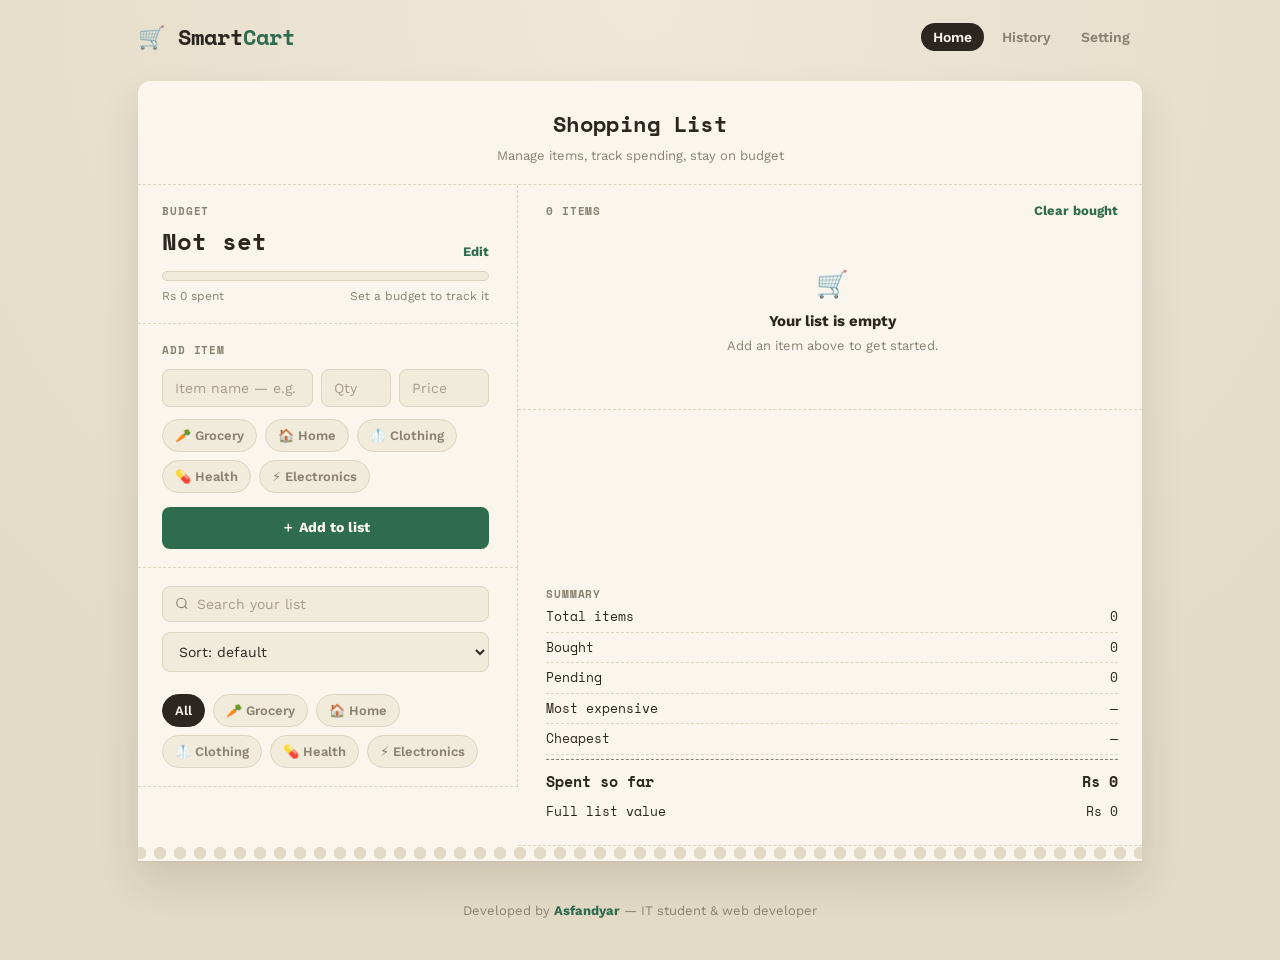
==== commit e17e15d6: "Add Open Graph meta tags to index.html Added Open Graph meta tags for better social sharing." ====
--- a/index.html
+++ b/index.html
@@ -3,6 +3,17 @@
 <head>
 <meta charset="UTF-8">
 <meta name="viewport" content="width=device-width, initial-scale=1.0">
+<meta name="description" content="SmartCart is a shopping list app. Manage items, track spending and stay on budget.">
+
+<meta property="og:title" content="SmartCart: Shopping List and Budget Tracker">
+<meta property="og:type" content="website">
+<meta property="og:description" content="Manage items, track spending and stay on budget with this simple shopping list app.">
+<meta property="og:url" content="https://asfandyarinsights-web.github.io/smartcart/">
+<meta property="og:image" content="https://asfandyarinsights-web.github.io/smartcart/og-image.png">
+<meta property="og:image:width" content="1200">
+<meta property="og:image:height" content="627">
+<meta property="og:image:alt" content="SmartCart shopping list app cover">
+<meta property="og:site_name" content="SmartCart">
 <title>SmartCart</title>
 <script>
   try {
@@ -18,7 +29,7 @@
 <body>
 
 <header class="topbar">
-  <div class="wrap topbar-row">
+  <div class="wrap wrap-wide topbar-row">
     <h1 class="logo">🛒 Smart<span>Cart</span></h1>
     <nav>
       <ul>
@@ -30,7 +41,7 @@
   </div>
 </header>
 
-<main class="wrap">
+<main class="wrap wrap-wide">
 
   <!-- RECEIPT CARD -->
   <section class="receipt">
@@ -43,7 +54,7 @@
     <div class="tear"></div>
 
     <!-- BUDGET -->
-    <div class="receipt-block">
+    <div class="receipt-block budget-block">
       <div class="budget-row">
         <div>
           <p class="line-label">Budget</p>
@@ -70,7 +81,7 @@
     <div class="tear"></div>
 
     <!-- ADD ITEM -->
-    <div class="receipt-block">
+    <div class="receipt-block additem-block">
       <p class="line-label">Add item</p>
       <form id="itemForm" class="item-form" novalidate>
         <div class="item-form-row">
@@ -119,7 +130,7 @@
     <div class="tear"></div>
 
     <!-- ITEM LIST -->
-    <div class="receipt-block">
+    <div class="receipt-block list-block">
       <div class="list-head">
         <p class="line-label" id="listCount">0 items</p>
         <button class="link-btn" id="clearBoughtBtn" type="button">Clear bought</button>
--- a/app.css
+++ b/app.css
@@ -354,3 +354,50 @@
 @media (prefers-reduced-motion: reduce){
   *{ animation-duration:0.001ms !important; transition-duration:0.001ms !important; }
 }
+
+/* ---------- DESKTOP LAYOUT (index page only, via .wrap-wide) ----------
+   Below 900px: identical single-column receipt, untouched.
+   Above 900px: same blocks rearranged into a 2-column grid —
+   left column = actions (budget, add item, controls),
+   right column = content (item list, summary) — using grid-area
+   placement so the HTML order (and mobile layout) doesn't change. */
+@media (min-width: 900px){
+  .wrap-wide{ max-width:1040px; }
+
+  .wrap-wide .receipt{
+    display:grid;
+    grid-template-columns: minmax(300px, 380px) 1fr;
+    grid-template-areas:
+      "head     head"
+      "budget   list"
+      "additem  list"
+      "controls list"
+      "controls summary";
+    align-items:start;
+  }
+
+  .wrap-wide .receipt > .tear{ display:none; }
+
+  .wrap-wide .receipt-head{ grid-area:head; border-bottom:1px dashed var(--line); }
+  .wrap-wide .budget-block{ grid-area:budget; }
+  .wrap-wide .additem-block{ grid-area:additem; }
+  .wrap-wide .controls-block{ grid-area:controls; }
+  .wrap-wide .list-block{ grid-area:list; }
+  .wrap-wide .summary-block{ grid-area:summary; }
+
+  /* left column: dashed divider standing in for the removed tear lines */
+  .wrap-wide .budget-block,
+  .wrap-wide .additem-block,
+  .wrap-wide .controls-block{
+    border-right:1px dashed var(--line);
+    border-bottom:1px dashed var(--line);
+    padding-right:28px;
+  }
+  .wrap-wide .list-block,
+  .wrap-wide .summary-block{
+    padding-left:28px;
+    border-bottom:1px dashed var(--line);
+  }
+
+  .wrap-wide .perforation{ grid-column:1 / -1; }
+}
